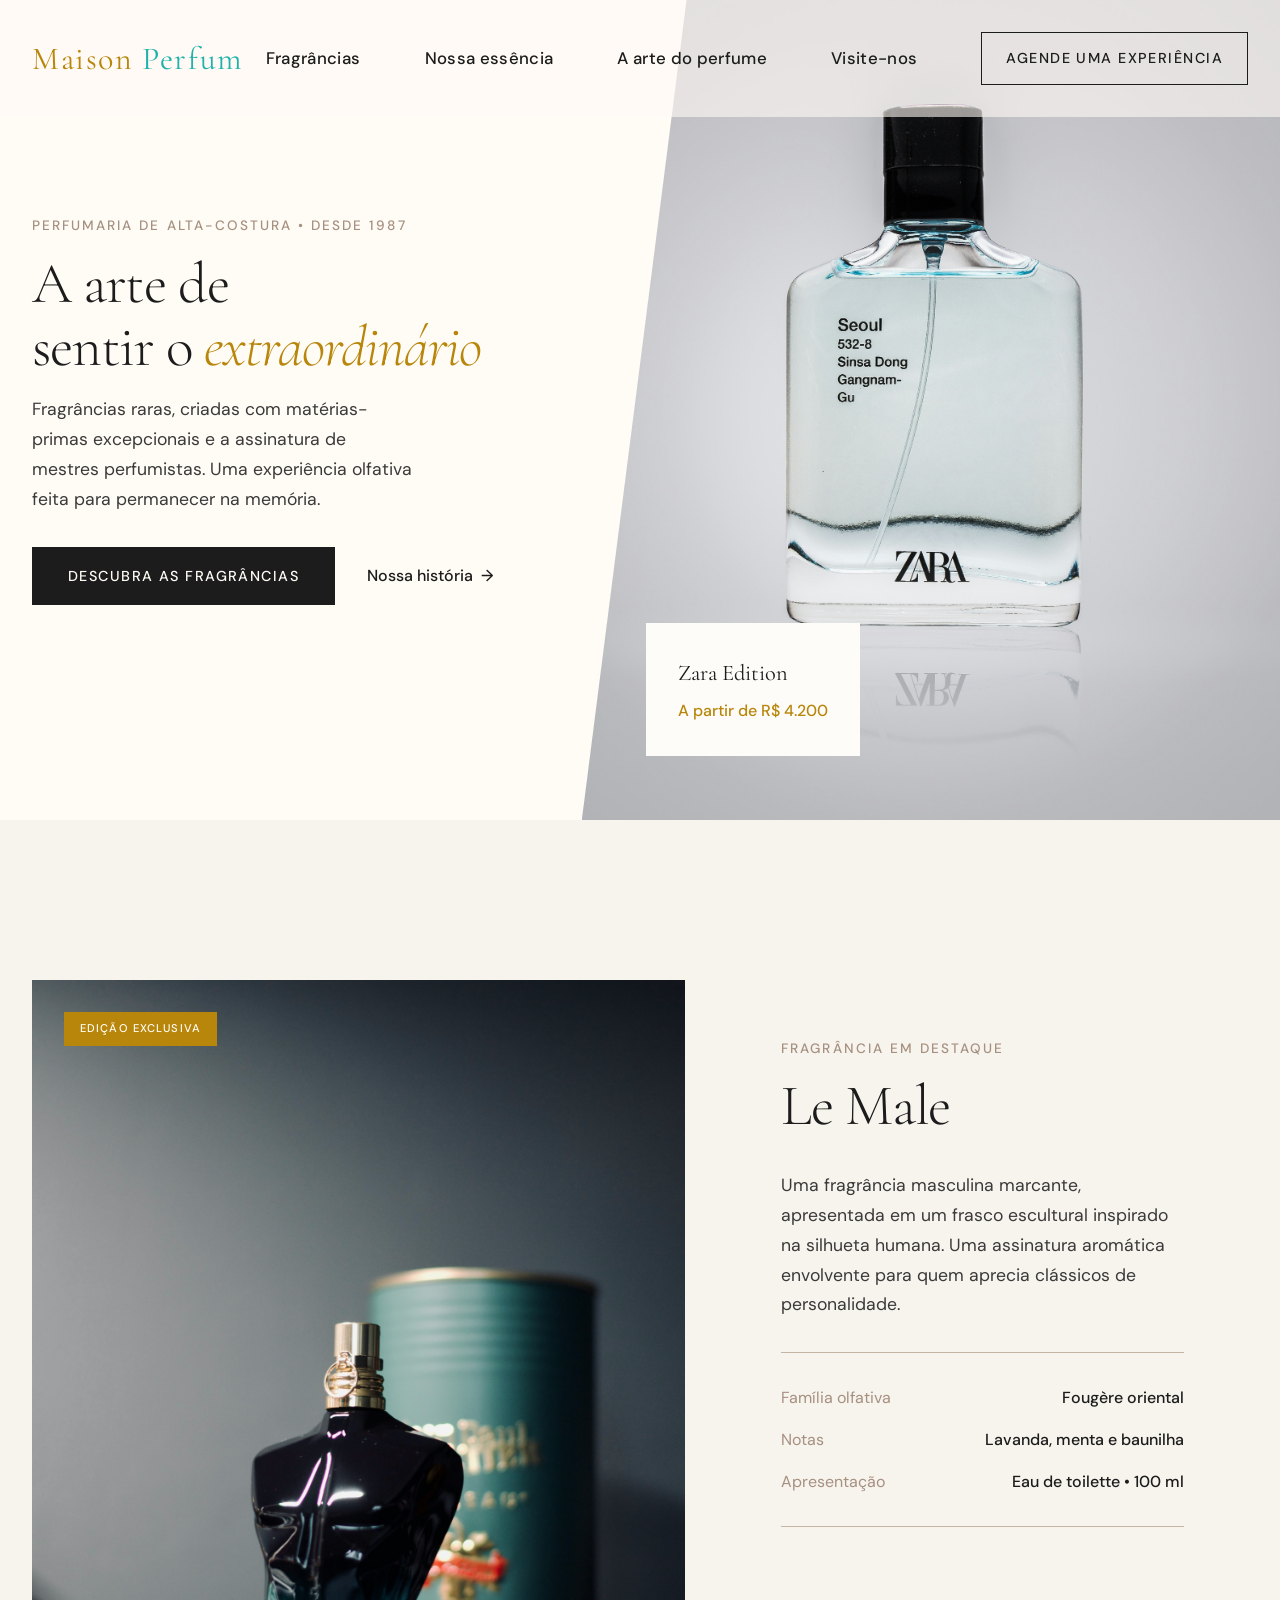
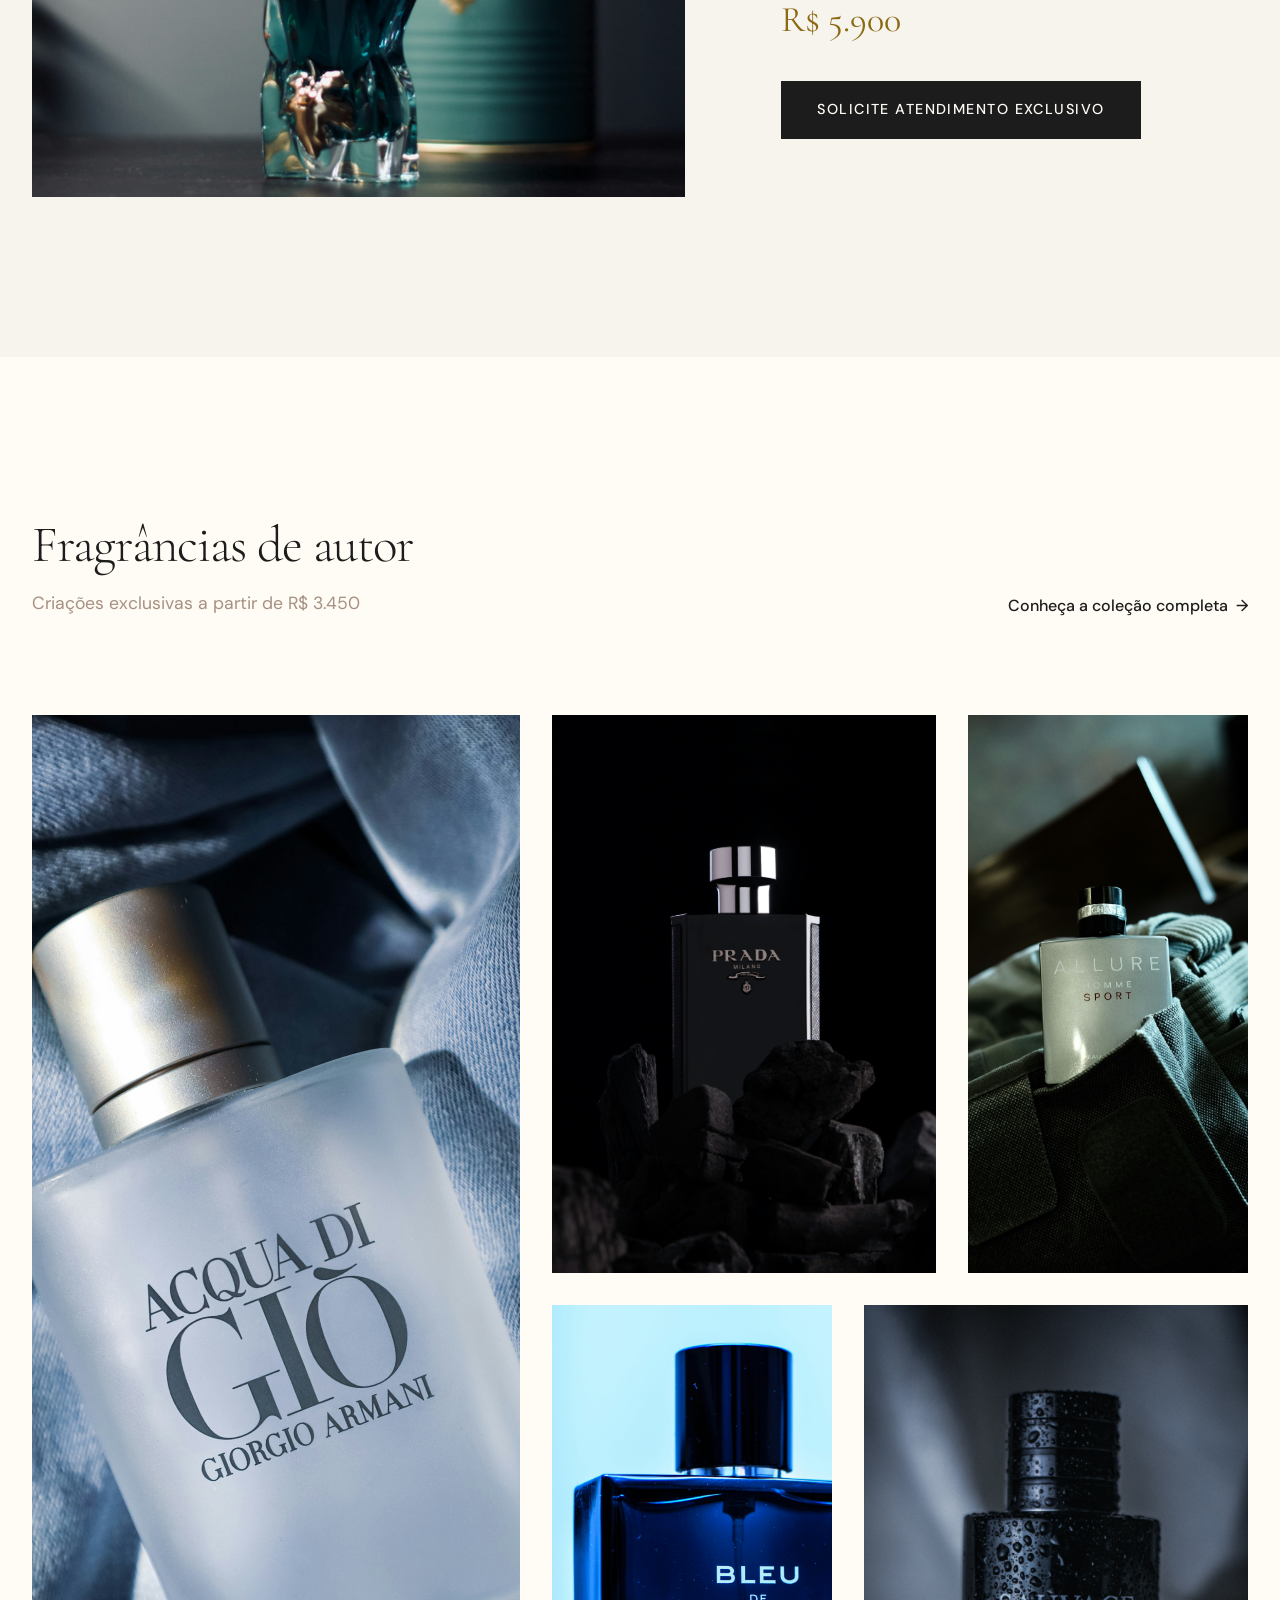
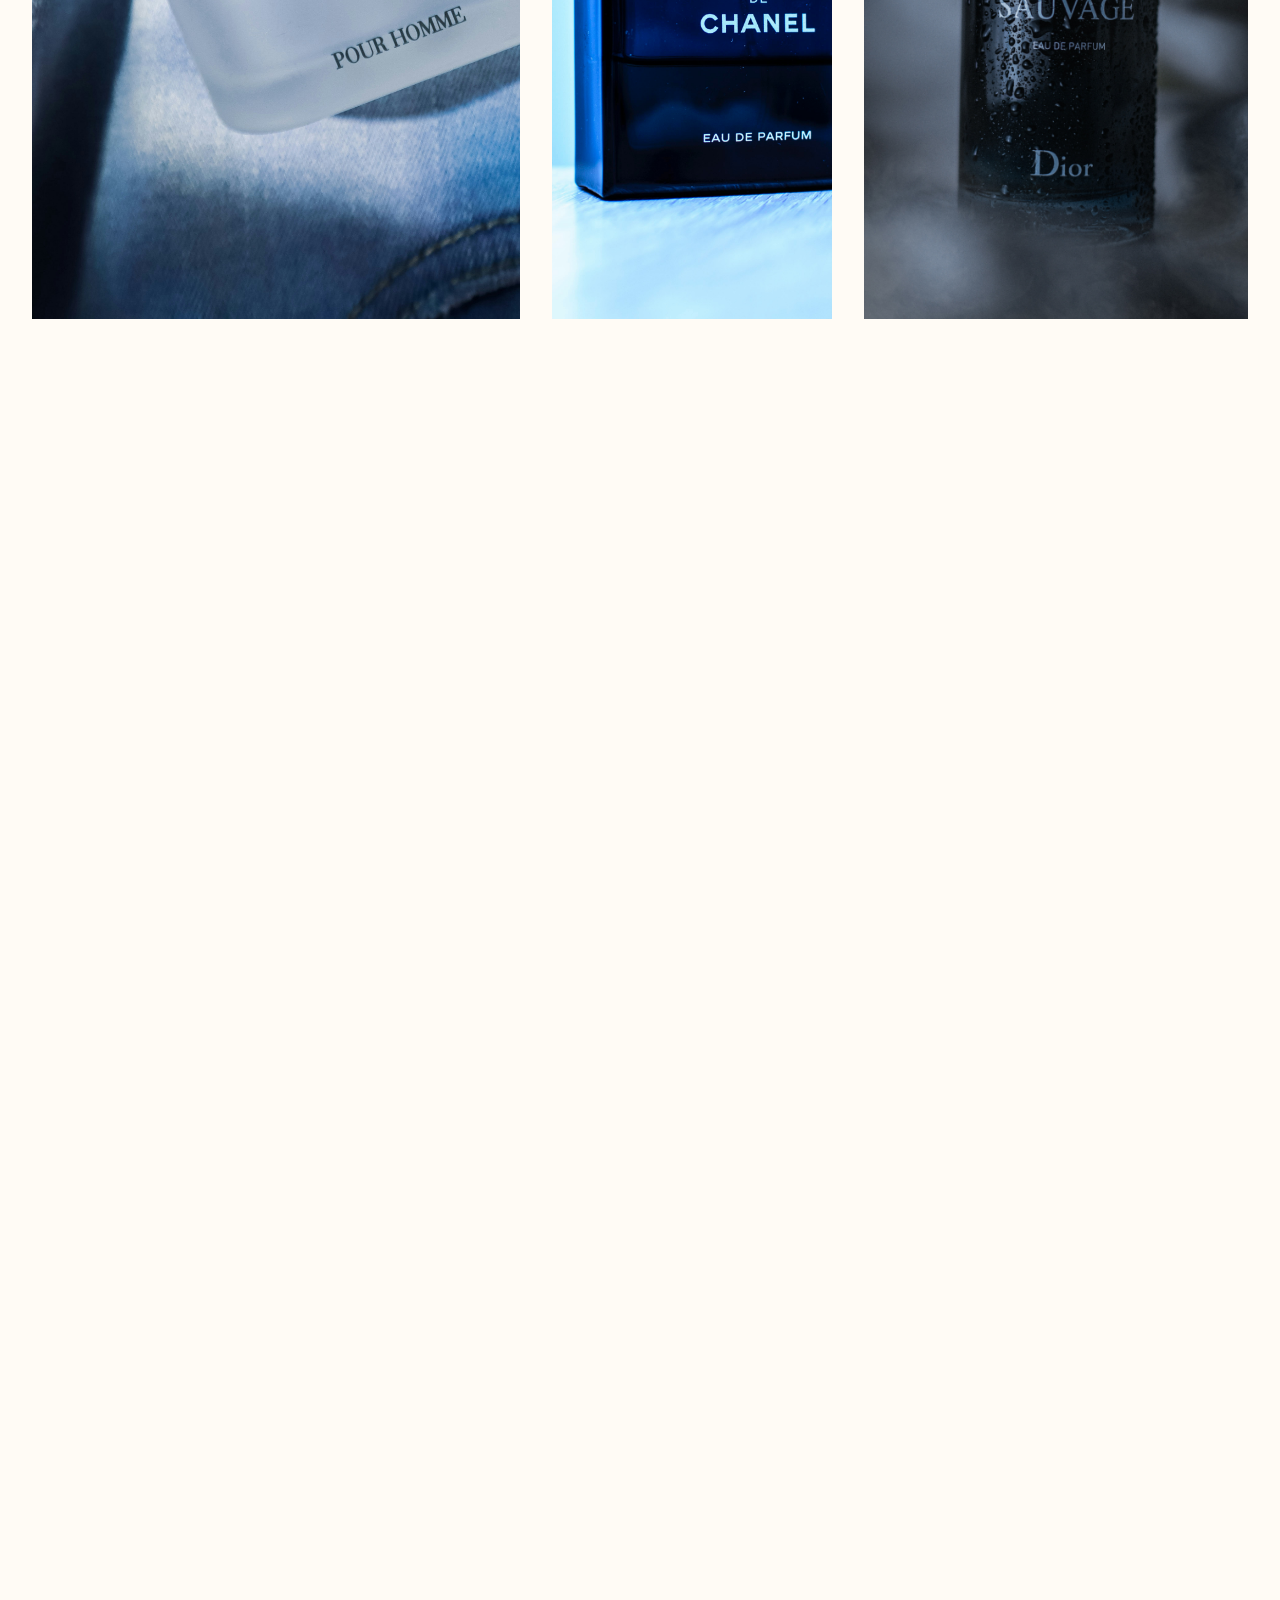
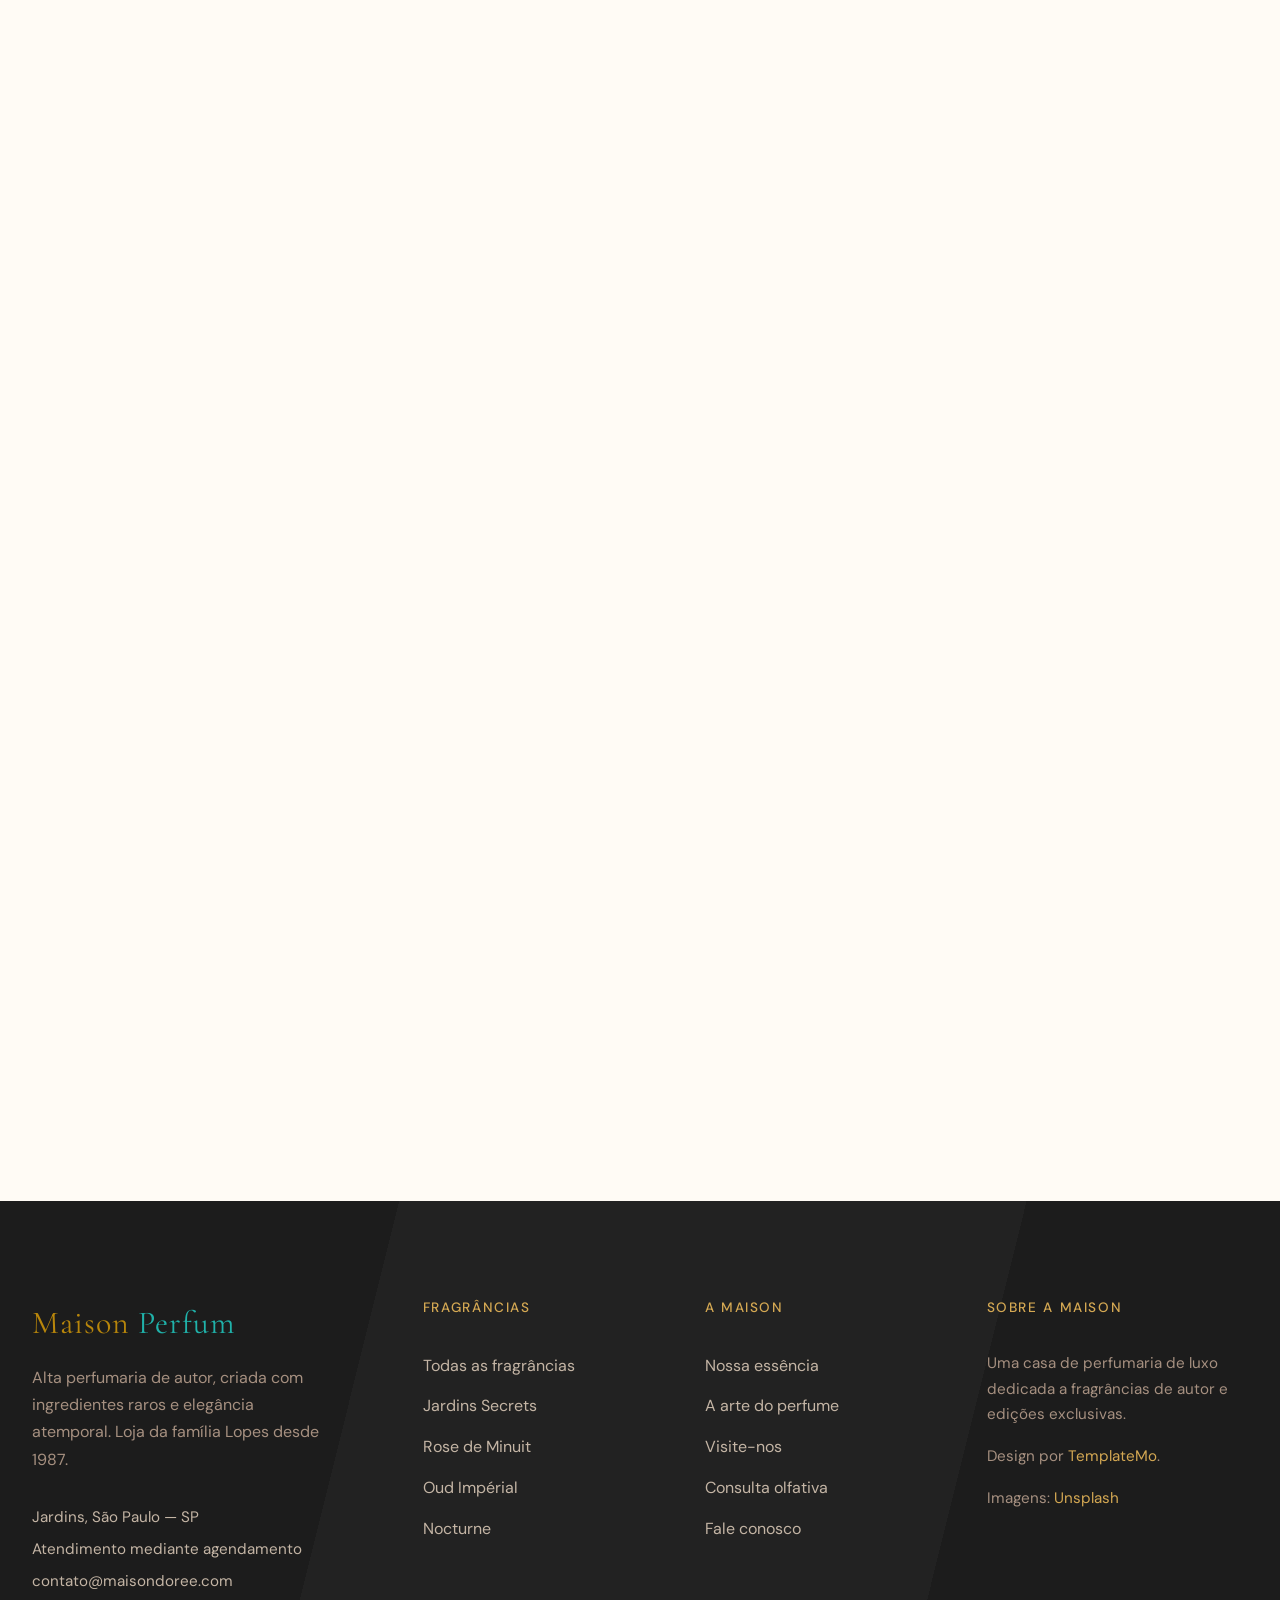
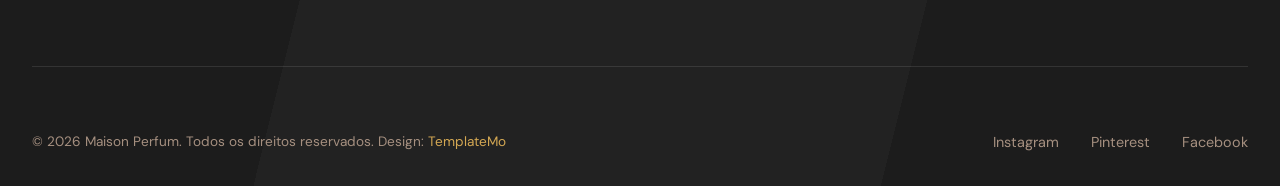
==== index.html @ 9ebffbc1 "Add files via upload" ====
<!DOCTYPE html>
<html lang="pt-BR">
<head>
    <meta charset="UTF-8">
    <meta name="viewport" content="width=device-width, initial-scale=1.0">
    <title>Maison Perfum — Perfumaria de Luxo</title>
    
    <!-- Google Fonts -->
    <link rel="preconnect" href="https://fonts.googleapis.com">
    <link rel="preconnect" href="https://fonts.gstatic.com" crossorigin>
    <link href="https://fonts.googleapis.com/css2?family=Cormorant+Garamond:ital,wght@0,300;0,400;0,500;0,600;1,300;1,400&family=DM+Sans:ital,wght@0,400;0,500;0,600;1,400&display=swap" rel="stylesheet">
    <link rel="stylesheet" href="templatemo-maison-style.css">
    <!--

TemplateMo 611 Maison Doree

https://templatemo.com/tm-611-maison-doree

-->
</head>
<body>
    <!-- Header -->
    <header class="site-header" id="header">
        <div class="container">
            <div class="header-inner">
                <a href="#" class="logo">Maison <span>Perfum</span></a>
                
                <nav class="nav-main">
                    <a href="#collections">Fragrâncias</a>
                    <a href="#story">Nossa essência</a>
                    <a href="#craftsmanship">A arte do perfume</a>
                    <a href="#contact">Visite-nos</a>
                    <a href="#contact" class="nav-cta">Agende uma experiência</a>
                </nav>
                
                <button class="menu-toggle" id="menuToggle" aria-label="Abrir menu">
                    <span></span>
                    <span></span>
                    <span></span>
                </button>
            </div>
        </div>
    </header>
    
    <!-- Mobile Navigation -->
    <div class="mobile-overlay" id="mobileOverlay"></div>
    <nav class="mobile-nav" id="mobileNav">
        <button class="mobile-nav-close" id="mobileNavClose" aria-label="Fechar menu">×</button>
        <ul class="mobile-nav-links">
            <li><a href="#collections">Fragrâncias</a></li>
            <li><a href="#story">Nossa essência</a></li>
            <li><a href="#craftsmanship">A arte do perfume</a></li>
            <li><a href="#contact">Visite-nos</a></li>
        </ul>
        <div class="mobile-nav-cta">
            <a href="#contact" class="btn-primary">Agende uma experiência</a>
        </div>
    </nav>
    
    <!-- Hero Section -->
    <section class="hero">
        <div class="hero-content">
            <p class="text-label hero-tagline">Perfumaria de alta-costura • Desde 1987</p>
            <h1 class="heading-display hero-title">
                A arte de<br>sentir o <em>extraordinário</em>
            </h1>
            <p class="text-body hero-description">
                Fragrâncias raras, criadas com matérias-primas excepcionais e
                a assinatura de mestres perfumistas. Uma experiência olfativa
                feita para permanecer na memória.
            </p>
            <div class="hero-actions">
                <a href="#collections" class="btn-primary">Descubra as fragrâncias</a>
                <a href="#story" class="btn-text">Nossa história</a>
            </div>
        </div>
        <div class="hero-image">
            <div class="hero-slide active" data-title="Sauvage Dior" data-price="A partir de R$ 3.850">
                <img src="images/alina-rubo-HjO5vw_PP5c-unsplash.jpg" 
                     alt="Perfume Sauvage da Dior">
            </div>
            <div class="hero-slide" data-title="Zara Edition" data-price="A partir de R$ 4.200">
                <img src="images/kelvin-lutan-5f4yovjJw4c-unsplash.jpg" 
                     alt="Perfume Zara Edition">
            </div>
            <div class="hero-slide" data-title="Yves Saint Laurent" data-price="A partir de R$ 3.450">
                <img src="images/omar-al-ghosson-TaEAE9cdpVU-unsplash.jpg" 
                     alt="Perfume Yves Saint Laurent">
            </div>
            <div class="hero-image-overlay">
                <p class="overlay-title" id="heroTitle">Sauvage Dior</p>
                <p class="overlay-price" id="heroPrice">A partir de R$ 3.850</p>
            </div>
        </div>
    </section>
    
    <!-- Fragrância em destaque -->
    <section class="featured-piece">
        <div class="container">
            <div class="featured-grid">
                <div class="featured-image-wrapper">
                    <div class="featured-image">
                        <img src="images/filip-baotic-Vq511boXLUk-unsplash.jpg" 
                             alt="Frasco de perfume artesanal de luxo">
                    </div>
                    <div class="featured-badge">Edição exclusiva</div>
                </div>
                <div class="featured-content">
                    <p class="text-label featured-label">Fragrância em destaque</p>
                    <h2 class="heading-display featured-title">Le Male</h2>
                    <p class="text-body featured-description">
                        Uma fragrância masculina marcante, apresentada em um
                        frasco escultural inspirado na silhueta humana. Uma
                        assinatura aromática envolvente para quem aprecia
                        clássicos de personalidade.
                    </p>
                    <div class="featured-details">
                        <div class="detail-row">
                            <span class="detail-label">Família olfativa</span>
                            <span class="detail-value">Fougère oriental</span>
                        </div>
                        <div class="detail-row">
                            <span class="detail-label">Notas</span>
                            <span class="detail-value">Lavanda, menta e baunilha</span>
                        </div>
                        <div class="detail-row">
                            <span class="detail-label">Apresentação</span>
                            <span class="detail-value">Eau de toilette • 100 ml</span>
                        </div>
                    </div>
                    <p class="featured-price">R$ 5.900</p>
                    <a href="#contact" class="btn-primary">Solicite atendimento exclusivo</a>
                </div>
            </div>
        </div>
    </section>
    
    <!-- Fragrâncias -->
    <section class="collections" id="collections">
        <div class="container">
            <div class="section-header">
                <div class="section-header-left">
                    <h2 class="heading-display section-title">Fragrâncias de autor</h2>
                    <p class="text-body section-subtitle">
                        Criações exclusivas a partir de R$ 3.450
                    </p>
                </div>
                <a href="#contact" class="btn-text">Conheça a coleção completa</a>
            </div>
            
            <div class="collections-grid">
                <div class="collection-item">
                    <div class="collection-image">
                        <img src="images/isaac-wolff-Sdg64dvfRk0-unsplash.jpg" 
                             alt="Perfume floral da coleção Jardins Secrets">
                    </div>
                    <div class="collection-overlay">
                        <h3 class="collection-name">Jardins Secrets</h3>
                        <p class="collection-count">A partir de R$ 3.450</p>
                    </div>
                </div>
                
                <div class="collection-item">
                    <div class="collection-image">
                        <img src="images/jeroen-van-roij-sLQt9PjsCcs-unsplash.jpg" 
                             alt="Perfume floral de luxo com rosas">
                    </div>
                    <div class="collection-overlay">
                        <h3 class="collection-name">Rose de Minuit</h3>
                        <p class="collection-count">A partir de R$ 4.200</p>
                    </div>
                </div>
                
                <div class="collection-item">
                    <div class="collection-image">
                        <img src="images/trung-nhan-tran-BfSTSfEVWfA-unsplash.jpg" 
                             alt="Fragrância intensa em frasco de cristal">
                    </div>
                    <div class="collection-overlay">
                        <h3 class="collection-name">Oud Impérial</h3>
                        <p class="collection-count">A partir de R$ 3.850</p>
                    </div>
                </div>
                
                <div class="collection-item">
                    <div class="collection-image">
                        <img src="images/jeroen-den-otter-2b0JeJTEclQ-unsplash.jpg" 
                             alt="Perfume de edição limitada da coleção Héritage">
                    </div>
                    <div class="collection-overlay">
                        <h3 class="collection-name">Héritage</h3>
                        <p class="collection-count">A partir de R$ 6.500</p>
                    </div>
                </div>
                
                <div class="collection-item">
                    <div class="collection-image">
                        <img src="images/arthur-harutyunyan-PO-Zvi6LGYY-unsplash.jpg" 
                             alt="Perfume amadeirado da coleção Nocturne">
                    </div>
                    <div class="collection-overlay">
                        <h3 class="collection-name">Nocturne</h3>
                        <p class="collection-count">A partir de R$ 3.700</p>
                    </div>
                </div>
            </div>
        </div>
    </section>
    
    <!-- Nossa essência -->
    <section class="story" id="story">
        <div class="container">
            <div class="story-grid">
                <div class="story-content">
                    <p class="text-label story-label">Nossa essência</p>
                    <h2 class="heading-display story-title">
                        Uma história escrita em fragrâncias
                    </h2>
                    <p class="text-body story-text">
                        Fundada em 2026 por Eduardo Lopes, a Maison Perfum é a
                        loja da família Lopes, criada para traduzir emoções em
                        perfumes. Nosso ateliê reúne matérias-primas raras e o
                        talento de perfumistas dedicados a composições únicas.
                    </p>
                    <p class="text-body story-text">
                        Hoje, uma nova geração mantém viva essa tradição:
                        combina técnicas de maceração cuidadosas, ingredientes
                        selecionados e uma visão contemporânea da alta perfumaria.
                        Cada frasco carrega a identidade da nossa casa.
                    </p>
                    <div class="story-signature">
                        <p class="signature-name">Eduardo Lopes</p>
                        <p class="signature-title">Fundador da Maison Perfum</p>
                    </div>
                </div>
                <div class="story-images">
                    <div class="story-image">
                        <img src="images/kelvin-lutan-5f4yovjJw4c-unsplash.jpg" 
                             alt="Detalhe de frasco de perfume Maison Perfum">
                    </div>
                    <div class="story-image">
                        <img src="images/laura-chouette-gbT2KAq1V5c-unsplash.jpg" 
                             alt="Matérias-primas florais para perfumaria">
                    </div>
                </div>
            </div>
        </div>
    </section>
    
    <!-- A arte do perfume -->
    <section class="craftsmanship" id="craftsmanship">
        <div class="container">
            <div class="craft-grid">
                <div class="craft-content">
                    <p class="text-label">A arte da criação</p>
                    <h2 class="heading-display craft-title">
                        Criado com tempo. Usado para sempre.
                    </h2>
                    <p class="text-body craft-text">
                        Da seleção das essências ao repouso em barris, cada
                        fragrância percorre um processo minucioso. Nossos
                        perfumistas equilibram notas raras para criar aromas
                        marcantes, com profundidade e personalidade.
                    </p>
                    <ul class="craft-list text-body">
                        <li>Ingredientes selecionados de origem responsável</li>
                        <li>Composições desenvolvidas por mestres perfumistas</li>
                        <li>Maceração cuidadosa para revelar cada nota</li>
                        <li>Frascos numerados em edições limitadas</li>
                    </ul>
                    <a href="#contact" class="btn-primary">Agende uma consulta olfativa</a>
                </div>
                <div class="craft-image-wrapper">
                    <div class="craft-image">
                        <img src="images/omar-al-ghosson-TaEAE9cdpVU-unsplash.jpg" 
                             alt="Frasco de perfume artesanal em detalhe">
                    </div>
                    <div class="craft-stats">
                        <div class="stat-item">
                            <p class="stat-number">37</p>
                            <p class="stat-label">Anos de excelência</p>
                        </div>
                        <div class="stat-item">
                            <p class="stat-number">12</p>
                            <p class="stat-label">Mestres perfumistas</p>
                        </div>
                        <div class="stat-item">
                            <p class="stat-number">8K+</p>
                            <p class="stat-label">Criações olfativas</p>
                        </div>
                    </div>
                </div>
            </div>
        </div>
    </section>
    
    <!-- Depoimentos -->
    <section class="testimonials">
        <div class="container">
            <div class="testimonials-header">
                <p class="text-label">Relatos de clientes</p>
                <h2 class="heading-display testimonials-title">Uma assinatura inesquecível</h2>
                <p class="text-body testimonials-subtitle">Experiências de quem escolheu a Maison Perfum</p>
            </div>
            
            <div class="testimonials-grid">
                <div class="testimonial-card">
                    <div class="testimonial-stars">
                        <span>★</span><span>★</span><span>★</span><span>★</span><span>★</span>
                    </div>
                    <p class="testimonial-text">
                        A evolução das notas é extraordinária. Oud Impérial se tornou minha assinatura; nunca passo sem receber um elogio.
                    </p>
                    <div class="testimonial-author">
                        <div class="testimonial-info">
                            <p class="testimonial-name">Maria</p>
                            <p class="testimonial-detail">Oud Impérial</p>
                        </div>
                    </div>
                </div>
                
                <div class="testimonial-card">
                    <div class="testimonial-stars">
                        <span>★</span><span>★</span><span>★</span><span>★</span><span>★</span>
                    </div>
                    <p class="testimonial-text">
                        Fui recebida com todo cuidado na consulta olfativa. Rose de Minuit é sofisticado, envolvente e tem uma fixação impecável.
                    </p>
                    <div class="testimonial-author">
                        <div class="testimonial-info">
                            <p class="testimonial-name">Ana</p>
                            <p class="testimonial-detail">Rose de Minuit</p>
                        </div>
                    </div>
                </div>
                
                <div class="testimonial-card">
                    <div class="testimonial-stars">
                        <span>★</span><span>★</span><span>★</span><span>★</span><span>★</span>
                    </div>
                    <p class="testimonial-text">
                        A curadoria e a qualidade dos ingredientes são incomparáveis. Cada fragrância tem personalidade e conta uma história.
                    </p>
                    <div class="testimonial-author">
                        <div class="testimonial-info">
                            <p class="testimonial-name">Luiz</p>
                            <p class="testimonial-detail">Coleção Héritage</p>
                        </div>
                    </div>
                </div>
            </div>
        </div>
    </section>
    
    <!-- Contato -->
    <section class="contact" id="contact">
        <div class="container">
            <div class="contact-grid">
                <div class="contact-content">
                    <p class="text-label">Uma experiência pessoal</p>
                    <h2 class="heading-display contact-title">
                        Encontre a sua essência
                    </h2>
                    <p class="text-body contact-text">
                        Agende uma consulta olfativa em nosso espaço nos Jardins,
                        em São Paulo. Descubra nossa coleção com o acompanhamento
                        de um especialista e encontre a fragrância que traduz
                        sua personalidade.
                    </p>
                    
                    <div class="contact-details">
                        <div class="contact-item">
                            <p class="contact-item-label">Localização</p>
                            <p class="contact-item-value">
                                Jardins<br>
                                São Paulo — SP
                            </p>
                        </div>
                        <div class="contact-item">
                            <p class="contact-item-label">Atendimento</p>
                            <p class="contact-item-value">
                                De terça a sábado, mediante agendamento<br>
                                Experiências olfativas individuais
                            </p>
                        </div>
                        <div class="contact-item">
                            <p class="contact-item-label">Contato</p>
                            <p class="contact-item-value">
                                <a href="mailto:contato@maisondoree.com">contato@maisondoree.com</a>
                            </p>
                        </div>
                    </div>
                </div>
                
                <div class="contact-form-wrapper">
                    <h3 class="form-title">Agende sua experiência</h3>
                    <form id="appointmentForm">
                        <div class="form-group">
                            <label class="form-label" for="name">Nome completo</label>
                            <input type="text" id="name" name="name" class="form-input" required>
                        </div>
                        <div class="form-group">
                            <label class="form-label" for="email">E-mail</label>
                            <input type="email" id="email" name="email" class="form-input" required>
                        </div>
                        <div class="form-group">
                            <label class="form-label" for="phone">Telefone</label>
                            <input type="tel" id="phone" name="phone" class="form-input">
                        </div>
                        <div class="form-group">
                            <label class="form-label" for="message">Conte-nos o que procura</label>
                            <textarea id="message" name="message" class="form-textarea" 
                                placeholder="Há alguma fragrância ou família olfativa de seu interesse?"></textarea>
                        </div>
                        <button type="submit" class="form-submit">Solicitar agendamento</button>
                    </form>
                </div>
            </div>
        </div>
    </section>
    
    <!-- Footer -->
    <footer class="site-footer">
        <div class="container">
            <div class="footer-grid">
                <!-- Marca e contato -->
                <div class="footer-brand">
                    <p class="footer-logo">Maison <span>Perfum</span></p>
                    <p class="footer-tagline">
                        Alta perfumaria de autor, criada com ingredientes raros e elegância atemporal. Loja da família Lopes desde 1987.
                    </p>
                    <div class="footer-contact-info">
                        <p>Jardins, São Paulo — SP</p>
                        <p>Atendimento mediante agendamento</p>
                        <p><a href="mailto:contato@maisondoree.com">contato@maisondoree.com</a></p>
                    </div>
                </div>
                
                <!-- Fragrâncias -->
                <div class="footer-column">
                    <h4 class="footer-column-title">Fragrâncias</h4>
                    <ul class="footer-links">
                        <li><a href="#collections">Todas as fragrâncias</a></li>
                        <li><a href="#">Jardins Secrets</a></li>
                        <li><a href="#">Rose de Minuit</a></li>
                        <li><a href="#">Oud Impérial</a></li>
                        <li><a href="#">Nocturne</a></li>
                    </ul>
                </div>
                
                <!-- Maison -->
                <div class="footer-column">
                    <h4 class="footer-column-title">A Maison</h4>
                    <ul class="footer-links">
                        <li><a href="#story">Nossa essência</a></li>
                        <li><a href="#craftsmanship">A arte do perfume</a></li>
                        <li><a href="#contact">Visite-nos</a></li>
                        <li><a href="#contact">Consulta olfativa</a></li>
                        <li><a href="#contact">Fale conosco</a></li>
                    </ul>
                </div>
                
                <!-- Sobre a Maison -->
                <div class="footer-column footer-about">
                    <h4 class="footer-column-title">Sobre a Maison</h4>
                    <p>
                        Uma casa de perfumaria de luxo dedicada a fragrâncias de autor e edições exclusivas.
                    </p>
                    <p>
                        Design por <a href="https://templatemo.com" target="_blank" rel="nofollow">TemplateMo</a>.
                    </p>
                    <p>
                        Imagens: <a href="https://unsplash.com" target="_blank">Unsplash</a>
                    </p>
                </div>
            </div>
            
            <!-- Rodapé -->
            <div class="footer-bottom">
                <p class="footer-copyright">© 2026 Maison Perfum. Todos os direitos reservados. Design: <a href="https://templatemo.com" target="_blank" rel="nofollow">TemplateMo</a></p>
                <div class="footer-social">
                    <a href="#">Instagram</a>
                    <a href="#">Pinterest</a>
                    <a href="#">Facebook</a>
                </div>
            </div>
        </div>
    </footer>
    <script src="templatemo-maison-doree.js"></script>
</body>
</html>
---- templatemo-maison-style.css ----
@charset "utf-8";
/* 

CSS Document 

TemplateMo 611 Maison Doree

https://templatemo.com/tm-611-maison-doree

*/

:root {
	--color-cream: #FFFBF5;
	--color-ivory: #F7F3ED;
	--color-warm-white: #FEFCF9;
	--color-gold: #B8860B;
	--color-gold-light: #D4A853;
	--color-gold-dark: #8B6914;
	--color-turquoise: #20B2AA;
	--color-charcoal: #1C1C1C;
	--color-charcoal-soft: #3A3A3A;
	--color-taupe: #A69080;
	--color-taupe-light: #C4B5A5;

	--font-display: 'Cormorant Garamond', Georgia, serif;
	--font-body: 'DM Sans', -apple-system, sans-serif;

	--space-xs: 0.5rem;
	--space-sm: 1rem;
	--space-md: 2rem;
	--space-lg: 4rem;
	--space-xl: 6rem;
	--space-2xl: 10rem;
}

*,
*::before,
*::after {
	margin: 0;
	padding: 0;
	box-sizing: border-box;
}

html {
	scroll-behavior: smooth;
}

body {
	font-family: var(--font-body);
	font-size: 18px;
	line-height: 1.6;
	color: var(--color-charcoal);
	background-color: var(--color-cream);
	-webkit-font-smoothing: antialiased;
}

img {
	max-width: 100%;
	height: auto;
	display: block;
}

a {
	color: inherit;
	text-decoration: none;
}

/* Typography */
.heading-display {
	font-family: var(--font-display);
	font-weight: 300;
	line-height: 1.1;
	letter-spacing: -0.02em;
}

.heading-editorial {
	font-family: var(--font-display);
	font-weight: 400;
	font-style: italic;
	line-height: 1.2;
}

.text-label {
	font-family: var(--font-body);
	font-size: 0.85rem;
	font-weight: 500;
	letter-spacing: 0.15em;
	text-transform: uppercase;
	color: var(--color-taupe);
}

.text-body {
	font-family: var(--font-body);
	font-size: 1.1rem;
	line-height: 1.7;
	color: var(--color-charcoal-soft);
}

/* Layout Utilities */
.container {
	width: 100%;
	max-width: 1400px;
	margin: 0 auto;
	padding: 0 var(--space-md);
}

.container--narrow {
	max-width: 900px;
}

.container--wide {
	max-width: 1600px;
}

/* ========================================
           HEADER / NAVIGATION
        ======================================== */
.site-header {
	position: fixed;
	top: 0;
	left: 0;
	right: 0;
	z-index: 1000;
	padding: var(--space-md) 0;
	transition: background 0.4s ease, padding 0.4s ease;
}

.site-header::before {
	content: '';
	position: absolute;
	top: 0;
	left: 0;
	right: 0;
	bottom: 0;
	background-color: rgba(255, 251, 245, 0.6);
	z-index: -1;
}

.site-header.scrolled {
	background: rgba(255, 251, 245, 0.98);
	backdrop-filter: blur(10px);
	padding: var(--space-sm) 0;
	box-shadow: 0 1px 0 rgba(0, 0, 0, 0.05);
}

.site-header.scrolled::before {
	display: none;
}

.header-inner {
	display: flex;
	align-items: center;
	justify-content: space-between;
}

.logo {
	font-family: var(--font-display);
	font-size: 2rem;
	font-weight: 400;
	letter-spacing: 0.05em;
	color: var(--color-gold);
}

.logo span {
	color: var(--color-turquoise);
}

.nav-main {
	display: flex;
	align-items: center;
	gap: var(--space-lg);
}

.nav-main a:not(.nav-cta) {
	font-family: var(--font-body);
	font-size: 1.05rem;
	font-weight: 500;
	letter-spacing: 0.02em;
	position: relative;
	padding: var(--space-xs) 0;
	transition: color 0.3s ease;
}

.nav-main a:not(.nav-cta):hover {
	color: var(--color-gold);
}

.nav-cta {
	font-family: var(--font-body);
	font-size: 0.9rem;
	font-weight: 500;
	letter-spacing: 0.1em;
	text-transform: uppercase;
	padding: 0.875rem 1.5rem;
	border: 1px solid var(--color-charcoal);
	transition: all 0.3s ease;
}

.nav-cta:hover {
	background-color: var(--color-charcoal);
	color: var(--color-cream);
}

/* Mobile Menu Toggle */
.menu-toggle {
	display: none;
	flex-direction: column;
	gap: 5px;
	background: none;
	border: none;
	cursor: pointer;
	padding: 10px;
}

.menu-toggle span {
	display: block;
	width: 24px;
	height: 1.5px;
	background-color: var(--color-charcoal);
	transition: all 0.3s ease;
}

/* ========================================
           HERO SECTION
        ======================================== */
.hero {
	min-height: 600px;
	max-height: 820px;
	height: 100vh;
	display: grid;
	grid-template-columns: 1fr 1.2fr;
	background-color: var(--color-cream);
	overflow: hidden;
}

.hero-content {
	display: flex;
	flex-direction: column;
	justify-content: center;
	padding: var(--space-md) var(--space-lg);
	padding-left: max(var(--space-md), calc((100vw - 1400px) / 2 + var(--space-md)));
}

.hero-tagline {
	margin-bottom: var(--space-sm);
	opacity: 0;
	transform: translateY(20px);
	animation: fadeUp 0.8s ease forwards;
	animation-delay: 0.3s;
}

.hero-title {
	font-size: clamp(2.5rem, 4.5vw, 4rem);
	margin-bottom: var(--space-sm);
	opacity: 0;
	transform: translateY(30px);
	animation: fadeUp 0.8s ease forwards;
	animation-delay: 0.5s;
}

.hero-title em {
	font-style: italic;
	color: var(--color-gold);
}

.hero-description {
	max-width: 380px;
	margin-bottom: var(--space-md);
	opacity: 0;
	transform: translateY(20px);
	animation: fadeUp 0.8s ease forwards;
	animation-delay: 0.7s;
}

.hero-actions {
	display: flex;
	align-items: center;
	gap: var(--space-md);
	opacity: 0;
	transform: translateY(20px);
	animation: fadeUp 0.8s ease forwards;
	animation-delay: 0.9s;
}

.btn-primary {
	display: inline-flex;
	align-items: center;
	gap: var(--space-sm);
	font-family: var(--font-body);
	font-size: 0.9rem;
	font-weight: 500;
	letter-spacing: 0.1em;
	text-transform: uppercase;
	padding: 1.1rem 2.25rem;
	background-color: var(--color-charcoal);
	color: var(--color-cream);
	border: none;
	cursor: pointer;
	transition: all 0.3s ease;
}

.btn-primary:hover {
	background-color: var(--color-gold-dark);
}

.btn-text {
	font-family: var(--font-body);
	font-size: 1rem;
	font-weight: 500;
	color: var(--color-charcoal);
	position: relative;
}

.btn-text::after {
	content: '→';
	margin-left: 0.5rem;
	transition: margin-left 0.3s ease;
}

.btn-text:hover::after {
	margin-left: 0.75rem;
}

.hero-image {
	position: relative;
	overflow: hidden;
	clip-path: polygon(15% 0, 100% 0, 100% 100%, 0 100%);
}

.hero-slide {
	position: absolute;
	inset: 0;
	opacity: 0;
	transition: opacity 1s ease-in-out;
}

.hero-slide.active {
	opacity: 1;
}

.hero-slide img {
	width: 100%;
	height: 100%;
	object-fit: cover;
}

.hero-image-overlay {
	position: absolute;
	bottom: var(--space-lg);
	left: var(--space-lg);
	background-color: var(--color-warm-white);
	padding: var(--space-md);
	max-width: 280px;
	z-index: 10;
	opacity: 0;
	transform: translateY(20px);
	animation: fadeUp 0.8s ease forwards;
	animation-delay: 1.1s;
}

.overlay-title {
	font-family: var(--font-display);
	font-size: 1.4rem;
	font-weight: 400;
	margin-bottom: var(--space-xs);
	transition: opacity 0.5s ease;
}

.overlay-price {
	font-family: var(--font-body);
	font-size: 1rem;
	color: var(--color-gold);
	font-weight: 500;
	transition: opacity 0.5s ease;
}

@keyframes fadeUp {
	to {
		opacity: 1;
		transform: translateY(0);
	}
}

/* ========================================
           FEATURED PIECE SECTION
        ======================================== */
.featured-piece {
	padding: var(--space-2xl) 0;
	background-color: var(--color-ivory);
}

.featured-grid {
	display: grid;
	grid-template-columns: 1.4fr 1fr;
	gap: var(--space-xl);
	align-items: center;
}

.featured-image-wrapper {
	position: relative;
}

.featured-image {
	aspect-ratio: 4/5;
	overflow: hidden;
}

.featured-image img {
	width: 100%;
	height: 100%;
	object-fit: cover;
	transition: transform 0.8s ease;
}

.featured-image-wrapper:hover .featured-image img {
	transform: scale(1.03);
}

.featured-badge {
	position: absolute;
	top: var(--space-md);
	left: var(--space-md);
	background-color: var(--color-gold);
	color: var(--color-cream);
	font-family: var(--font-body);
	font-size: 0.7rem;
	font-weight: 500;
	letter-spacing: 0.1em;
	text-transform: uppercase;
	padding: 0.5rem 1rem;
}

.featured-content {
	padding-right: var(--space-lg);
}

.featured-label {
	margin-bottom: var(--space-sm);
}

.featured-title {
	font-size: clamp(2.75rem, 4.5vw, 4rem);
	margin-bottom: var(--space-md);
}

.featured-description {
	margin-bottom: var(--space-md);
}

.featured-details {
	display: flex;
	flex-direction: column;
	gap: var(--space-sm);
	margin-bottom: var(--space-lg);
	padding: var(--space-md) 0;
	border-top: 1px solid var(--color-taupe-light);
	border-bottom: 1px solid var(--color-taupe-light);
}

.detail-row {
	display: flex;
	justify-content: space-between;
	font-size: 1rem;
}

.detail-label {
	color: var(--color-taupe);
}

.detail-value {
	font-weight: 500;
}

.featured-price {
	font-family: var(--font-display);
	font-size: 2.25rem;
	font-weight: 400;
	color: var(--color-gold-dark);
	margin-bottom: var(--space-md);
}

/* ========================================
           COLLECTIONS SECTION
        ======================================== */
.collections {
	padding: var(--space-2xl) 0;
	background-color: var(--color-cream);
}

.section-header {
	display: flex;
	justify-content: space-between;
	align-items: flex-end;
	margin-bottom: var(--space-xl);
}

.section-header-left {
	max-width: 500px;
}

.section-title {
	font-size: clamp(2.25rem, 4vw, 3.5rem);
	margin-bottom: var(--space-sm);
}

.section-subtitle {
	color: var(--color-taupe);
}

/* Asymmetric Masonry Grid */
.collections-grid {
	display: grid;
	grid-template-columns: repeat(12, 1fr);
	grid-template-rows: repeat(2, auto);
	gap: var(--space-md);
}

.collection-item {
	position: relative;
	overflow: hidden;
	cursor: pointer;
}

.collection-item:nth-child(1) {
	grid-column: 1 / 6;
	grid-row: 1 / 3;
}

.collection-item:nth-child(2) {
	grid-column: 6 / 10;
	grid-row: 1 / 2;
}

.collection-item:nth-child(3) {
	grid-column: 10 / 13;
	grid-row: 1 / 2;
}

.collection-item:nth-child(4) {
	grid-column: 6 / 9;
	grid-row: 2 / 3;
}

.collection-item:nth-child(5) {
	grid-column: 9 / 13;
	grid-row: 2 / 3;
}

.collection-image {
	width: 100%;
	height: 100%;
	min-height: 280px;
	overflow: hidden;
}

.collection-item:nth-child(1) .collection-image {
	min-height: 600px;
}

.collection-image img {
	width: 100%;
	height: 100%;
	object-fit: cover;
	transition: transform 0.6s ease;
}

.collection-item:hover .collection-image img {
	transform: scale(1.05);
}

.collection-overlay {
	position: absolute;
	inset: 0;
	background: linear-gradient(to top, rgba(28, 28, 28, 0.7) 0%, transparent 60%);
	display: flex;
	flex-direction: column;
	justify-content: flex-end;
	padding: var(--space-md);
	opacity: 0;
	transition: opacity 0.4s ease;
}

.collection-item:hover .collection-overlay {
	opacity: 1;
}

.collection-name {
	font-family: var(--font-display);
	font-size: 1.75rem;
	font-weight: 400;
	color: var(--color-cream);
	margin-bottom: var(--space-xs);
}

.collection-count {
	font-size: 0.9rem;
	color: var(--color-taupe-light);
	letter-spacing: 0.05em;
}

/* ========================================
           ABOUT / STORY SECTION
        ======================================== */
.story {
	padding: var(--space-2xl) 0;
	background: linear-gradient(104deg,
			#1C1C1C 0%,
			#1C1C1C 50%,
			#222222 50%,
			#222222 100%);
	color: var(--color-cream);
	overflow: hidden;
}

.story-grid {
	display: grid;
	grid-template-columns: 1fr 1fr;
	gap: var(--space-xl);
	align-items: center;
}

.story-content {
	padding-right: var(--space-lg);
}

.story-label {
	color: var(--color-gold-light);
	margin-bottom: var(--space-sm);
}

.story-title {
	font-size: clamp(2.75rem, 4.5vw, 4.5rem);
	margin-bottom: var(--space-md);
	color: var(--color-cream);
}

.story-text {
	color: var(--color-taupe-light);
	margin-bottom: var(--space-md);
}

.story-signature {
	margin-top: var(--space-lg);
}

.signature-name {
	font-family: var(--font-display);
	font-style: italic;
	font-size: 1.75rem;
	color: var(--color-gold-light);
	margin-bottom: var(--space-xs);
}

.signature-title {
	font-size: 0.9rem;
	color: var(--color-taupe);
	letter-spacing: 0.1em;
	text-transform: uppercase;
}

.story-images {
	display: grid;
	grid-template-columns: 1fr 1fr;
	gap: var(--space-md);
	position: relative;
}

.story-image:first-child {
	margin-top: var(--space-xl);
}

.story-image {
	aspect-ratio: 3/4;
	overflow: hidden;
}

.story-image img {
	width: 100%;
	height: 100%;
	object-fit: cover;
}

/* ========================================
           CRAFTSMANSHIP SECTION
        ======================================== */
.craftsmanship {
	padding: var(--space-2xl) 0;
	background-color: var(--color-ivory);
	overflow: hidden;
}

.craft-grid {
	display: grid;
	grid-template-columns: 1fr 1.5fr;
	gap: var(--space-xl);
	align-items: center;
}

.craft-content {
	order: 1;
}

.craft-image-wrapper {
	order: 2;
	position: relative;
}

.craft-image {
	aspect-ratio: 16/10;
	overflow: hidden;
}

.craft-image img {
	width: 100%;
	height: 100%;
	object-fit: cover;
}

.craft-stats {
	position: absolute;
	bottom: -40px;
	left: var(--space-lg);
	right: var(--space-lg);
	display: flex;
	gap: var(--space-lg);
	background-color: var(--color-warm-white);
	padding: var(--space-md) var(--space-lg);
	box-shadow: 0 10px 40px rgba(0, 0, 0, 0.08);
}

.stat-item {
	text-align: center;
}

.stat-number {
	font-family: var(--font-display);
	font-size: 2.75rem;
	font-weight: 300;
	color: var(--color-gold-dark);
	line-height: 1;
	margin-bottom: var(--space-xs);
}

.stat-label {
	font-size: 0.8rem;
	letter-spacing: 0.1em;
	text-transform: uppercase;
	color: var(--color-taupe);
}

.craft-title {
	font-size: clamp(2.25rem, 3.5vw, 3rem);
	margin-bottom: var(--space-md);
}

.craft-text {
	margin-bottom: var(--space-md);
}

.craft-list {
	list-style: none;
	margin-bottom: var(--space-lg);
}

.craft-list li {
	position: relative;
	padding-left: var(--space-md);
	margin-bottom: var(--space-sm);
	font-size: 1.05rem;
}

.craft-list li::before {
	content: '';
	position: absolute;
	left: 0;
	top: 0.6em;
	width: 6px;
	height: 1px;
	background-color: var(--color-gold);
}

/* ========================================
           TESTIMONIALS SECTION
        ======================================== */
.testimonials {
	padding: var(--space-2xl) 0;
	background-color: var(--color-cream);
}

.testimonials-header {
	text-align: center;
	margin-bottom: var(--space-xl);
}

.testimonials-title {
	font-size: clamp(2.25rem, 3.5vw, 3rem);
	margin-bottom: var(--space-sm);
}

.testimonials-subtitle {
	color: var(--color-taupe);
}

.testimonials-grid {
	display: grid;
	grid-template-columns: repeat(3, 1fr);
	gap: var(--space-md);
}

.testimonial-card {
	background-color: var(--color-ivory);
	padding: var(--space-lg);
	position: relative;
	transition: transform 0.3s ease, box-shadow 0.3s ease;
}

.testimonial-card:hover {
	transform: translateY(-5px);
	box-shadow: 0 15px 40px rgba(0, 0, 0, 0.08);
}

.testimonial-card::before {
	content: '"';
	position: absolute;
	top: var(--space-sm);
	right: var(--space-md);
	font-family: var(--font-display);
	font-size: 4rem;
	line-height: 1;
	color: var(--color-gold);
	opacity: 0.3;
}

.testimonial-stars {
	display: flex;
	gap: 4px;
	margin-bottom: var(--space-sm);
}

.testimonial-stars span {
	color: var(--color-gold);
	font-size: 1rem;
}

.testimonial-text {
	font-family: var(--font-display);
	font-size: 1.15rem;
	font-style: italic;
	line-height: 1.6;
	color: var(--color-charcoal);
	margin-bottom: var(--space-md);
}

.testimonial-author {
	display: flex;
	align-items: center;
	gap: var(--space-sm);
	padding-top: var(--space-sm);
	border-top: 1px solid var(--color-taupe-light);
}

.testimonial-avatar {
	width: 48px;
	height: 48px;
	border-radius: 50%;
	overflow: hidden;
	flex-shrink: 0;
}

.testimonial-avatar img {
	width: 100%;
	height: 100%;
	object-fit: cover;
}

.testimonial-info {
	flex: 1;
}

.testimonial-name {
	font-family: var(--font-body);
	font-size: 1rem;
	font-weight: 500;
	color: var(--color-charcoal);
}

.testimonial-detail {
	font-size: 0.9rem;
	color: var(--color-taupe);
}

/* ========================================
           CONTACT / VISIT SECTION
        ======================================== */
.contact {
	padding: var(--space-2xl) 0;
	background-color: var(--color-ivory);
}

.contact-grid {
	display: grid;
	grid-template-columns: 1fr 1fr;
	gap: var(--space-xl);
}

.contact-content {
	padding-right: var(--space-lg);
}

.contact-title {
	font-size: clamp(2.25rem, 3.5vw, 3rem);
	margin-bottom: var(--space-md);
}

.contact-text {
	margin-bottom: var(--space-lg);
}

.contact-details {
	margin-bottom: var(--space-lg);
}

.contact-item {
	margin-bottom: var(--space-md);
}

.contact-item-label {
	font-size: 0.85rem;
	letter-spacing: 0.1em;
	text-transform: uppercase;
	color: var(--color-taupe);
	margin-bottom: var(--space-xs);
}

.contact-item-value {
	font-family: var(--font-display);
	font-size: 1.35rem;
}

.contact-item-value a {
	transition: color 0.3s ease;
}

.contact-item-value a:hover {
	color: var(--color-gold);
}

.contact-form-wrapper {
	background-color: var(--color-warm-white);
	padding: var(--space-lg);
}

.form-title {
	font-family: var(--font-display);
	font-size: 1.65rem;
	font-weight: 400;
	margin-bottom: var(--space-md);
}

.form-group {
	margin-bottom: var(--space-md);
}

.form-label {
	display: block;
	font-size: 0.9rem;
	font-weight: 500;
	letter-spacing: 0.05em;
	margin-bottom: var(--space-xs);
}

.form-input,
.form-textarea {
	width: 100%;
	padding: 0.875rem 1rem;
	font-family: var(--font-body);
	font-size: 1rem;
	border: 1px solid var(--color-taupe-light);
	background-color: transparent;
	transition: border-color 0.3s ease;
}

.form-input:focus,
.form-textarea:focus {
	outline: none;
	border-color: var(--color-gold);
}

.form-textarea {
	min-height: 120px;
	resize: vertical;
}

.form-submit {
	width: 100%;
	padding: 1.1rem;
	font-family: var(--font-body);
	font-size: 0.9rem;
	font-weight: 500;
	letter-spacing: 0.1em;
	text-transform: uppercase;
	background-color: var(--color-charcoal);
	color: var(--color-cream);
	border: none;
	cursor: pointer;
	transition: background-color 0.3s ease;
}

.form-submit:hover {
	background-color: var(--color-gold-dark);
}

/* ========================================
           FOOTER - 4 Column Layout
        ======================================== */
.site-footer {
	background: linear-gradient(104deg,
			#1C1C1C 0%,
			#1C1C1C 28%,
			#222222 28%,
			#222222 72%,
			#1C1C1C 72%,
			#1C1C1C 100%);
	color: var(--color-cream);
	padding: var(--space-xl) 0 var(--space-md);
	position: relative;
}

.footer-grid {
	display: grid;
	grid-template-columns: 1.5fr 1fr 1fr 1.2fr;
	gap: var(--space-lg);
	margin-bottom: var(--space-lg);
	padding-bottom: var(--space-lg);
	border-bottom: 1px solid rgba(255, 255, 255, 0.1);
}

/* Column 1: Brand */
.footer-brand {
	padding-right: var(--space-md);
}

.footer-logo {
	font-family: var(--font-display);
	font-size: 2rem;
	font-weight: 400;
	letter-spacing: 0.03em;
	margin-bottom: var(--space-sm);
	color: var(--color-gold);
}

.footer-logo span {
	color: var(--color-turquoise);
}

.footer-tagline {
	font-size: 1rem;
	color: var(--color-taupe);
	line-height: 1.7;
	margin-bottom: var(--space-md);
}

.footer-contact-info p {
	font-size: 0.95rem;
	color: var(--color-taupe-light);
	margin-bottom: var(--space-xs);
}

.footer-contact-info a {
	color: var(--color-taupe-light);
	transition: color 0.3s ease;
}

.footer-contact-info a:hover {
	color: var(--color-gold-light);
}

/* Column Headers */
.footer-column-title {
	font-family: var(--font-body);
	font-size: 0.85rem;
	font-weight: 500;
	letter-spacing: 0.12em;
	text-transform: uppercase;
	color: var(--color-gold-light);
	margin-bottom: var(--space-md);
}

/* Column Links */
.footer-links {
	list-style: none;
}

.footer-links li {
	margin-bottom: 0.75rem;
}

.footer-links a {
	font-size: 1rem;
	color: var(--color-taupe-light);
	transition: color 0.3s ease;
}

.footer-links a:hover {
	color: var(--color-cream);
}

/* Column 4: About Website */
.footer-about p {
	font-size: 0.95rem;
	color: var(--color-taupe);
	line-height: 1.7;
	margin-bottom: var(--space-sm);
}

.footer-about a {
	color: var(--color-gold-light);
	transition: color 0.3s ease;
}

.footer-about a:hover {
	color: var(--color-cream);
}

/* Footer Bottom */
.footer-bottom {
	display: flex;
	justify-content: space-between;
	align-items: center;
}

.footer-copyright {
	font-size: 0.85rem;
	color: var(--color-taupe);
}

.footer-copyright a {
	color: var(--color-gold-light);
	transition: color 0.3s ease;
}

.footer-copyright a:hover {
	color: var(--color-cream);
}

.footer-social {
	display: flex;
	gap: var(--space-md);
}

.footer-social a {
	font-size: 0.9rem;
	color: var(--color-taupe);
	transition: color 0.3s ease;
}

.footer-social a:hover {
	color: var(--color-gold-light);
}

/* ========================================
           RESPONSIVE STYLES
        ======================================== */
@media (max-width: 1200px) {
	.hero {
		grid-template-columns: 1fr 1fr;
	}

	.hero-content {
		padding: var(--space-md) var(--space-md);
		padding-left: var(--space-lg);
	}

	.collections-grid {
		grid-template-columns: repeat(6, 1fr);
	}

	.collection-item:nth-child(1) {
		grid-column: 1 / 4;
		grid-row: 1 / 2;
	}

	.collection-item:nth-child(2) {
		grid-column: 4 / 7;
		grid-row: 1 / 2;
	}

	.collection-item:nth-child(3) {
		grid-column: 1 / 3;
		grid-row: 2 / 3;
	}

	.collection-item:nth-child(4) {
		grid-column: 3 / 5;
		grid-row: 2 / 3;
	}

	.collection-item:nth-child(5) {
		grid-column: 5 / 7;
		grid-row: 2 / 3;
	}

	.collection-item:nth-child(1) .collection-image {
		min-height: 350px;
	}
}

@media (max-width: 1100px) {
	.logo {
		font-size: 1.5rem;
	}

	.nav-main {
		gap: var(--space-md);
	}

	.nav-main a:not(.nav-cta) {
		font-size: 0.85rem;
	}

	.nav-cta {
		font-size: 0.75rem;
		padding: 0.7rem 1rem;
	}

	.craft-stats {
		gap: var(--space-md);
		padding: var(--space-sm) var(--space-md);
		left: var(--space-md);
		right: var(--space-md);
	}
}

@media (max-width: 860px) {
	.nav-main {
		display: none;
	}

	.menu-toggle {
		display: flex;
	}

	.hero {
		grid-template-columns: 1fr;
		height: auto;
		max-height: none;
	}

	.hero-content {
		padding: calc(var(--space-lg) + 60px) var(--space-md) var(--space-lg);
		order: 2;
	}

	.hero-image {
		order: 1;
		height: 400px;
		clip-path: none;
	}

	.hero-image-overlay {
		display: none;
	}

	.featured-grid,
	.story-grid,
	.craft-grid,
	.contact-grid {
		grid-template-columns: 1fr;
	}

	.featured-content {
		padding-right: 0;
		order: 2;
	}

	.featured-image-wrapper {
		order: 1;
	}

	.story-content {
		padding-right: 0;
	}

	.craft-content {
		order: 2;
	}

	.craft-image-wrapper {
		order: 1;
	}

	.craft-stats {
		position: static;
		margin-top: var(--space-md);
		justify-content: center;
	}

	.testimonials-grid {
		grid-template-columns: 1fr;
		gap: var(--space-md);
	}

	.contact-content {
		padding-right: 0;
	}

	.footer-grid {
		grid-template-columns: 1fr 1fr;
		gap: var(--space-lg);
	}

	.footer-brand {
		grid-column: 1 / -1;
		padding-right: 0;
	}

	.footer-bottom {
		flex-direction: column;
		gap: var(--space-md);
		text-align: center;
	}
}

@media (max-width: 768px) {
	.collections-grid {
		grid-template-columns: 1fr 1fr;
	}

	.collection-item:nth-child(1) {
		grid-column: 1 / -1;
		grid-row: auto;
	}

	.collection-item:nth-child(2),
	.collection-item:nth-child(3),
	.collection-item:nth-child(4),
	.collection-item:nth-child(5) {
		grid-column: auto;
		grid-row: auto;
	}

	.collection-item:nth-child(1) .collection-image {
		min-height: 300px;
	}

	.collection-overlay {
		opacity: 1;
	}

	.story-images {
		grid-template-columns: 1fr;
		gap: var(--space-sm);
	}

	.story-image:first-child {
		margin-top: 0;
	}

	.section-header {
		flex-direction: column;
		align-items: flex-start;
		gap: var(--space-md);
	}

	.testimonials-grid {
		grid-template-columns: repeat(2, 1fr);
	}

	.testimonial-card:nth-child(3) {
		grid-column: 1 / -1;
	}
}

@media (max-width: 576px) {
	:root {
		--space-lg: 3rem;
		--space-xl: 4rem;
		--space-2xl: 6rem;
	}

	.hero-actions {
		flex-direction: column;
		align-items: flex-start;
	}

	.collections-grid {
		grid-template-columns: 1fr;
	}

	.collection-item:nth-child(n) {
		grid-column: 1;
	}

	.craft-stats {
		flex-direction: column;
		gap: var(--space-md);
	}

	.testimonials-grid {
		grid-template-columns: 1fr;
	}

	.testimonial-card:nth-child(3) {
		grid-column: auto;
	}

	.footer-grid {
		grid-template-columns: 1fr;
	}
}

/* Mobile Navigation */
.mobile-nav {
	position: fixed;
	top: 0;
	right: -100%;
	width: 100%;
	max-width: 400px;
	height: 100vh;
	height: 100dvh;
	background-color: var(--color-warm-white);
	z-index: 2000;
	padding: var(--space-xl) var(--space-md);
	transition: right 0.4s ease;
	display: flex;
	flex-direction: column;
	overflow-y: auto;
	overscroll-behavior: contain;
}

.mobile-nav.active {
	right: 0;
}

.mobile-nav-close {
	position: absolute;
	top: var(--space-md);
	right: var(--space-md);
	background: none;
	border: none;
	font-size: 1.5rem;
	cursor: pointer;
	color: var(--color-charcoal);
}

.mobile-nav-links {
	list-style: none;
	margin-top: var(--space-xl);
}

.mobile-nav-links li {
	margin-bottom: var(--space-md);
}

.mobile-nav-links a {
	font-family: var(--font-display);
	font-size: 2rem;
	font-weight: 400;
	color: var(--color-charcoal);
	transition: color 0.3s ease;
}

.mobile-nav-links a:hover {
	color: var(--color-gold);
}

.mobile-nav-cta {
	margin-top: var(--space-xl);
	padding-bottom: var(--space-md);
}

.mobile-overlay {
	position: fixed;
	inset: 0;
	background-color: rgba(0, 0, 0, 0.4);
	z-index: 1999;
	opacity: 0;
	visibility: hidden;
	transition: opacity 0.4s ease, visibility 0.4s ease;
}

.mobile-overlay.active {
	opacity: 1;
	visibility: visible;
}
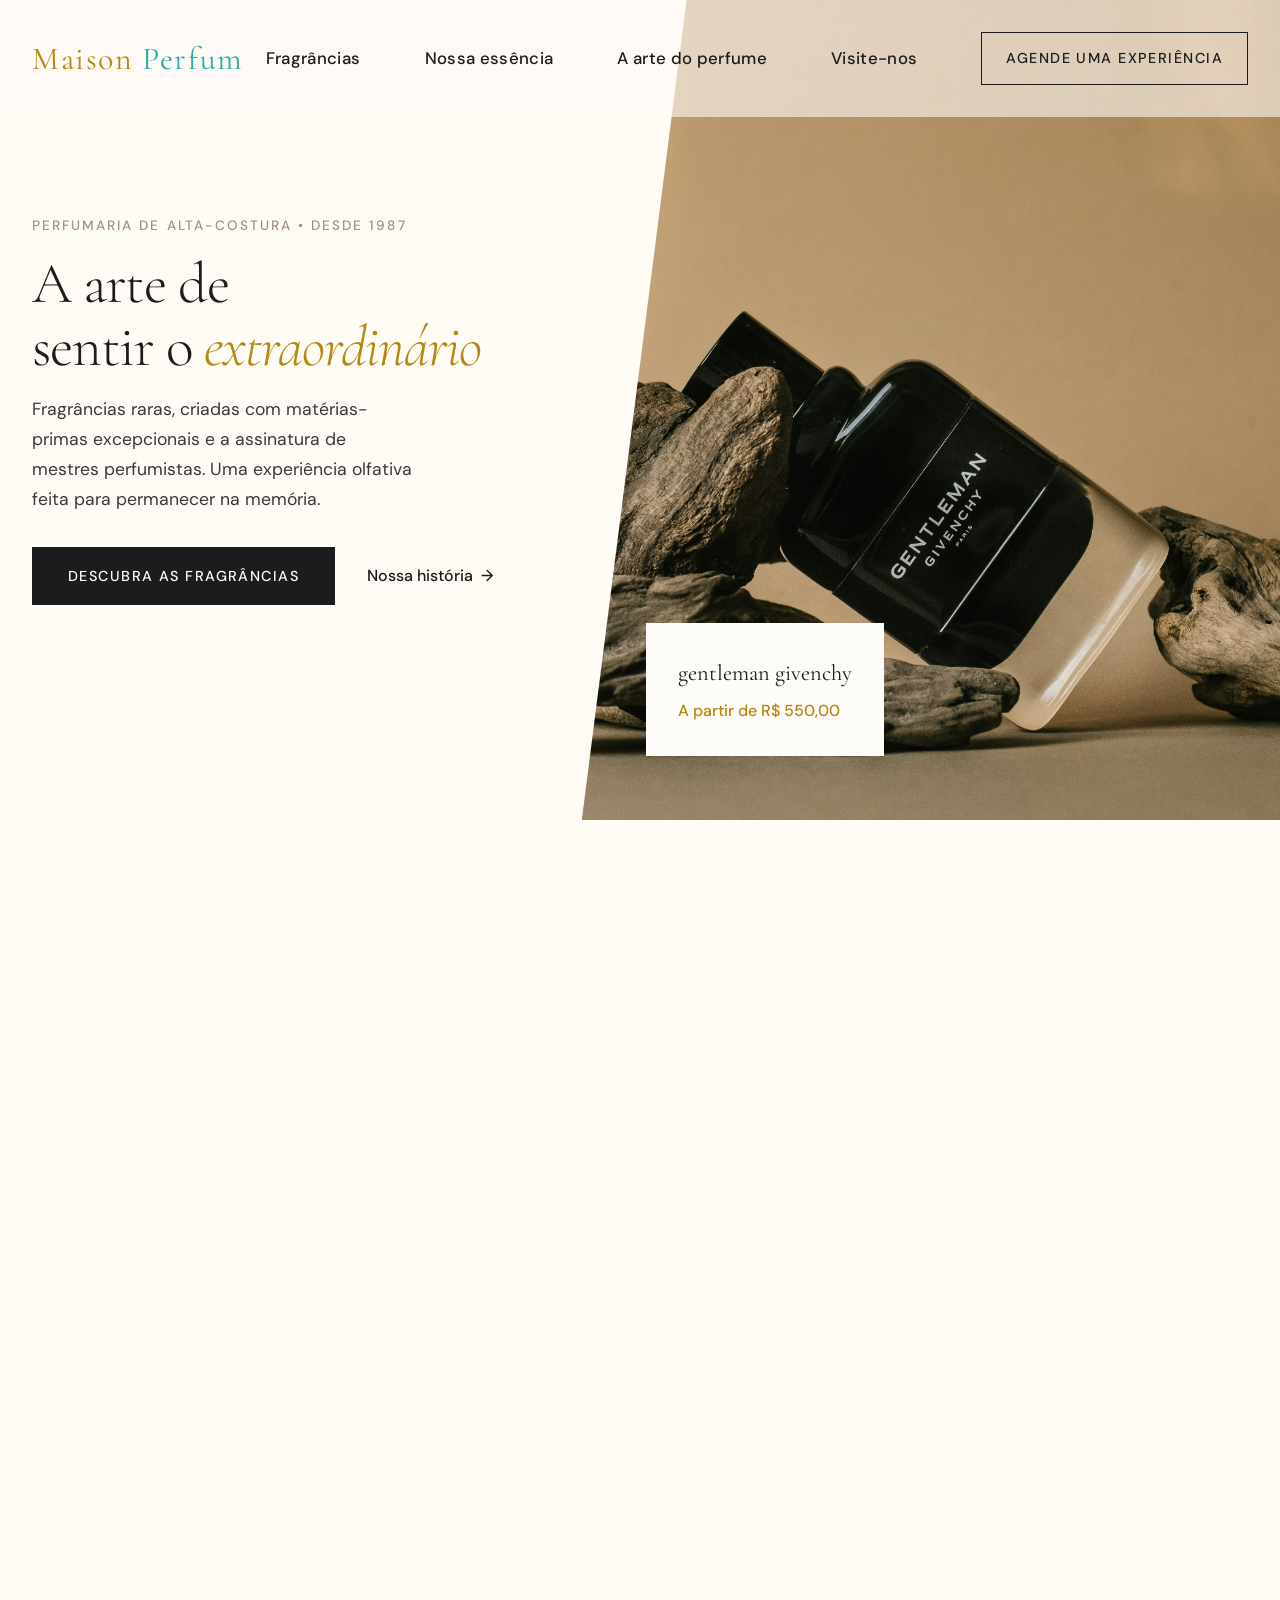
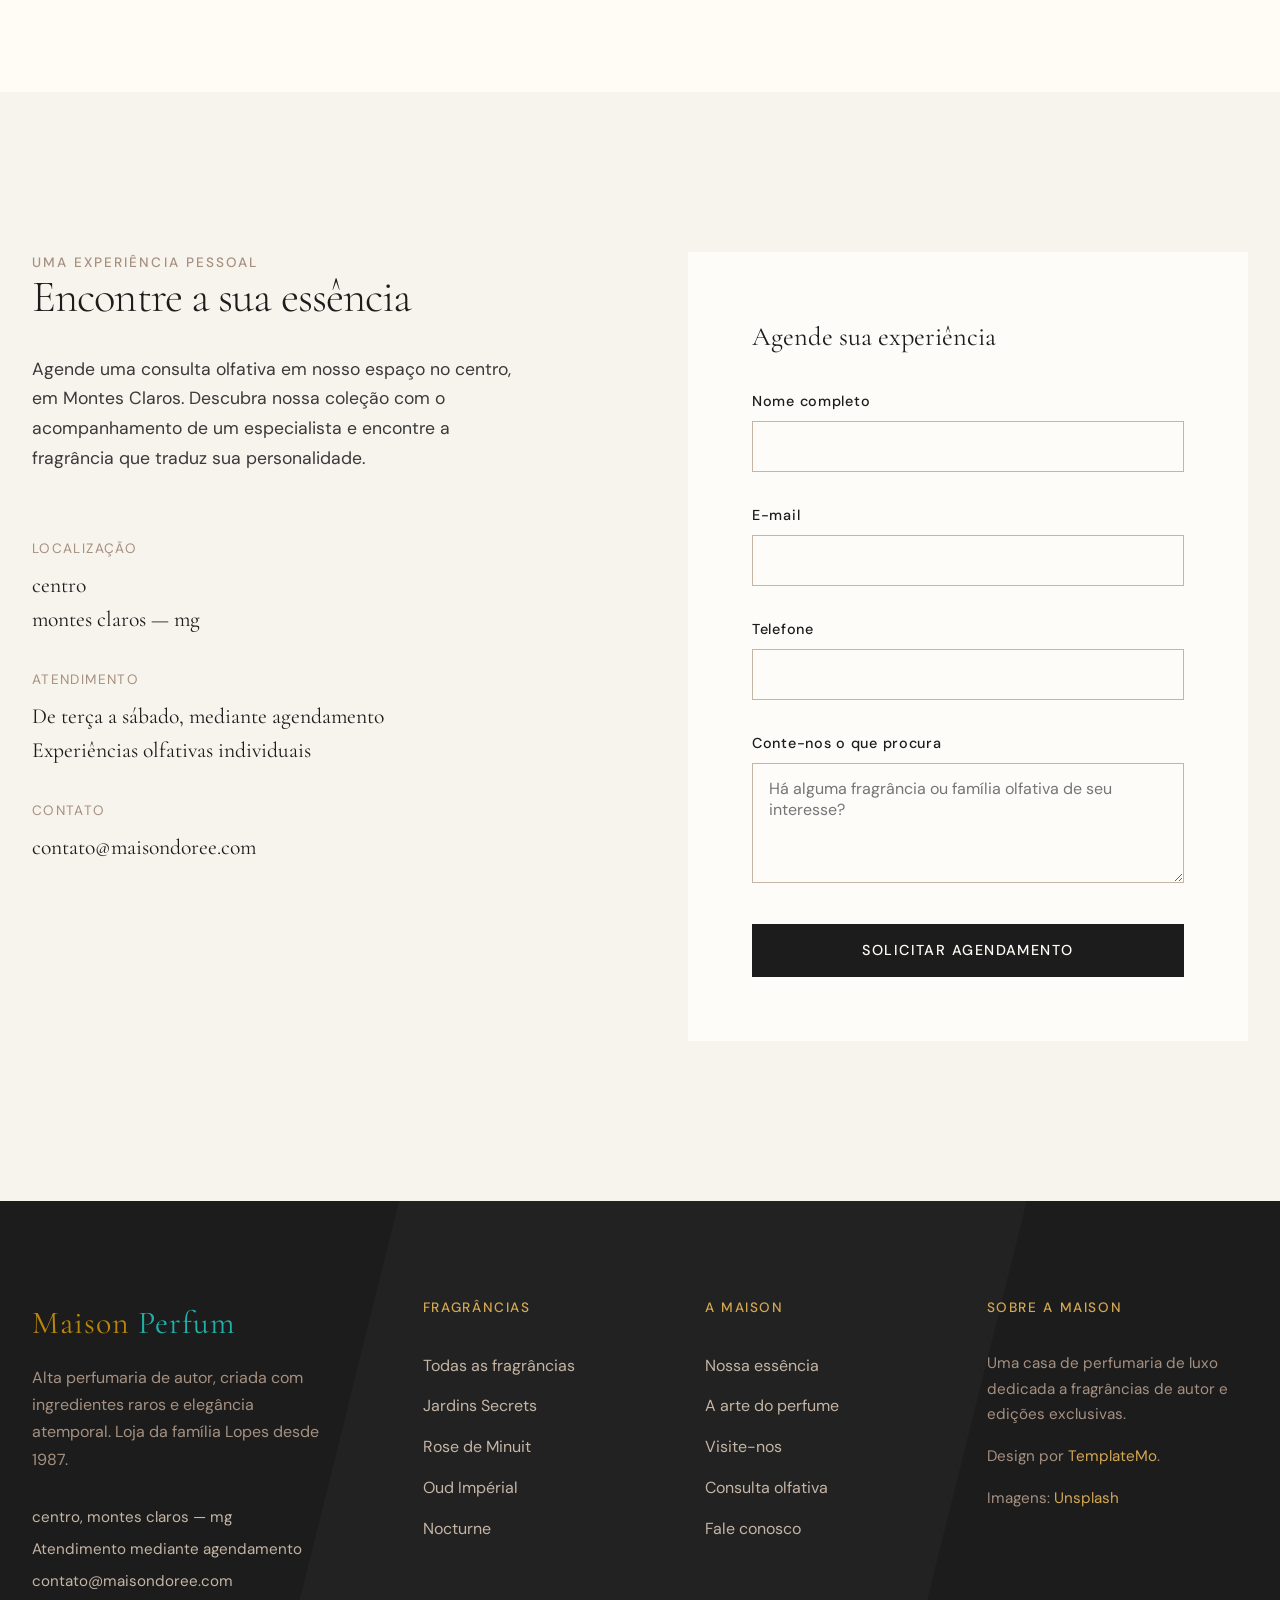
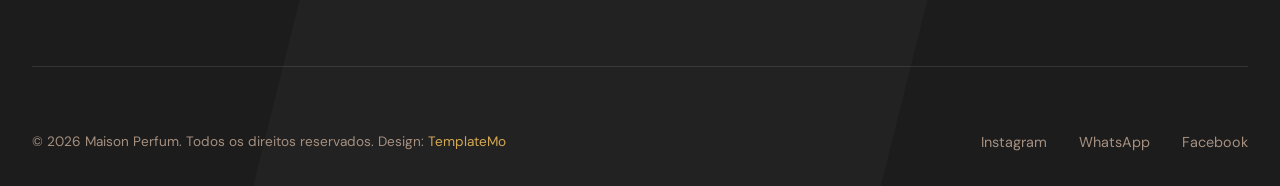
==== commit e9531142: "Add files via upload" ====
--- a/index.html
+++ b/index.html
@@ -75,9 +75,9 @@
             </div>
         </div>
         <div class="hero-image">
-            <div class="hero-slide active" data-title="Sauvage Dior" data-price="A partir de R$ 3.850">
+            <div class="hero-slide active" data-title="Gentleman Givenchy" data-price="A partir de R$ 550,00">
                 <img src="images/alina-rubo-HjO5vw_PP5c-unsplash.jpg" 
-                     alt="Perfume Sauvage da Dior">
+                     alt="gentleman givenchy">
             </div>
             <div class="hero-slide" data-title="Zara Edition" data-price="A partir de R$ 4.200">
                 <img src="images/kelvin-lutan-5f4yovjJw4c-unsplash.jpg" 
@@ -88,8 +88,8 @@
                      alt="Perfume Yves Saint Laurent">
             </div>
             <div class="hero-image-overlay">
-                <p class="overlay-title" id="heroTitle">Sauvage Dior</p>
-                <p class="overlay-price" id="heroPrice">A partir de R$ 3.850</p>
+                <p class="overlay-title" id="heroTitle">gentleman givenchy</p>
+                <p class="overlay-price" id="heroPrice">A partir de R$ 550,00</p>
             </div>
         </div>
     </section>
@@ -107,28 +107,28 @@
                 </div>
                 <div class="featured-content">
                     <p class="text-label featured-label">Fragrância em destaque</p>
-                    <h2 class="heading-display featured-title">Le Male</h2>
+                    <h2 class="heading-display featured-title">Le Beau</h2>
                     <p class="text-body featured-description">
                         Uma fragrância masculina marcante, apresentada em um
-                        frasco escultural inspirado na silhueta humana. Uma
+                        frasco escultural inspirado na silhueta humana e uma folha de videira dourada. Uma
                         assinatura aromática envolvente para quem aprecia
                         clássicos de personalidade.
                     </p>
                     <div class="featured-details">
                         <div class="detail-row">
                             <span class="detail-label">Família olfativa</span>
-                            <span class="detail-value">Fougère oriental</span>
+                            <span class="detail-value">amadeirado aromatico</span>
                         </div>
                         <div class="detail-row">
                             <span class="detail-label">Notas</span>
-                            <span class="detail-value">Lavanda, menta e baunilha</span>
+                            <span class="detail-value">bergamota, coco e fava tonka</span>
                         </div>
                         <div class="detail-row">
                             <span class="detail-label">Apresentação</span>
                             <span class="detail-value">Eau de toilette • 100 ml</span>
                         </div>
                     </div>
-                    <p class="featured-price">R$ 5.900</p>
+                    <p class="featured-price">R$ 500,00</p>
                     <a href="#contact" class="btn-primary">Solicite atendimento exclusivo</a>
                 </div>
             </div>
@@ -362,8 +362,8 @@
                         Encontre a sua essência
                     </h2>
                     <p class="text-body contact-text">
-                        Agende uma consulta olfativa em nosso espaço nos Jardins,
-                        em São Paulo. Descubra nossa coleção com o acompanhamento
+                        Agende uma consulta olfativa em nosso espaço no centro,
+                        em Montes Claros. Descubra nossa coleção com o acompanhamento
                         de um especialista e encontre a fragrância que traduz
                         sua personalidade.
                     </p>
@@ -372,8 +372,8 @@
                         <div class="contact-item">
                             <p class="contact-item-label">Localização</p>
                             <p class="contact-item-value">
-                                Jardins<br>
-                                São Paulo — SP
+                                centro<br>
+                                montes claros — mg
                             </p>
                         </div>
                         <div class="contact-item">
@@ -430,7 +430,7 @@
                         Alta perfumaria de autor, criada com ingredientes raros e elegância atemporal. Loja da família Lopes desde 1987.
                     </p>
                     <div class="footer-contact-info">
-                        <p>Jardins, São Paulo — SP</p>
+                        <p>centro, montes claros — mg</p>
                         <p>Atendimento mediante agendamento</p>
                         <p><a href="mailto:contato@maisondoree.com">contato@maisondoree.com</a></p>
                     </div>
@@ -480,7 +480,7 @@
                 <p class="footer-copyright">© 2026 Maison Perfum. Todos os direitos reservados. Design: <a href="https://templatemo.com" target="_blank" rel="nofollow">TemplateMo</a></p>
                 <div class="footer-social">
                     <a href="#">Instagram</a>
-                    <a href="#">Pinterest</a>
+                    <a href="#">WhatsApp</a>
                     <a href="#">Facebook</a>
                 </div>
             </div>
